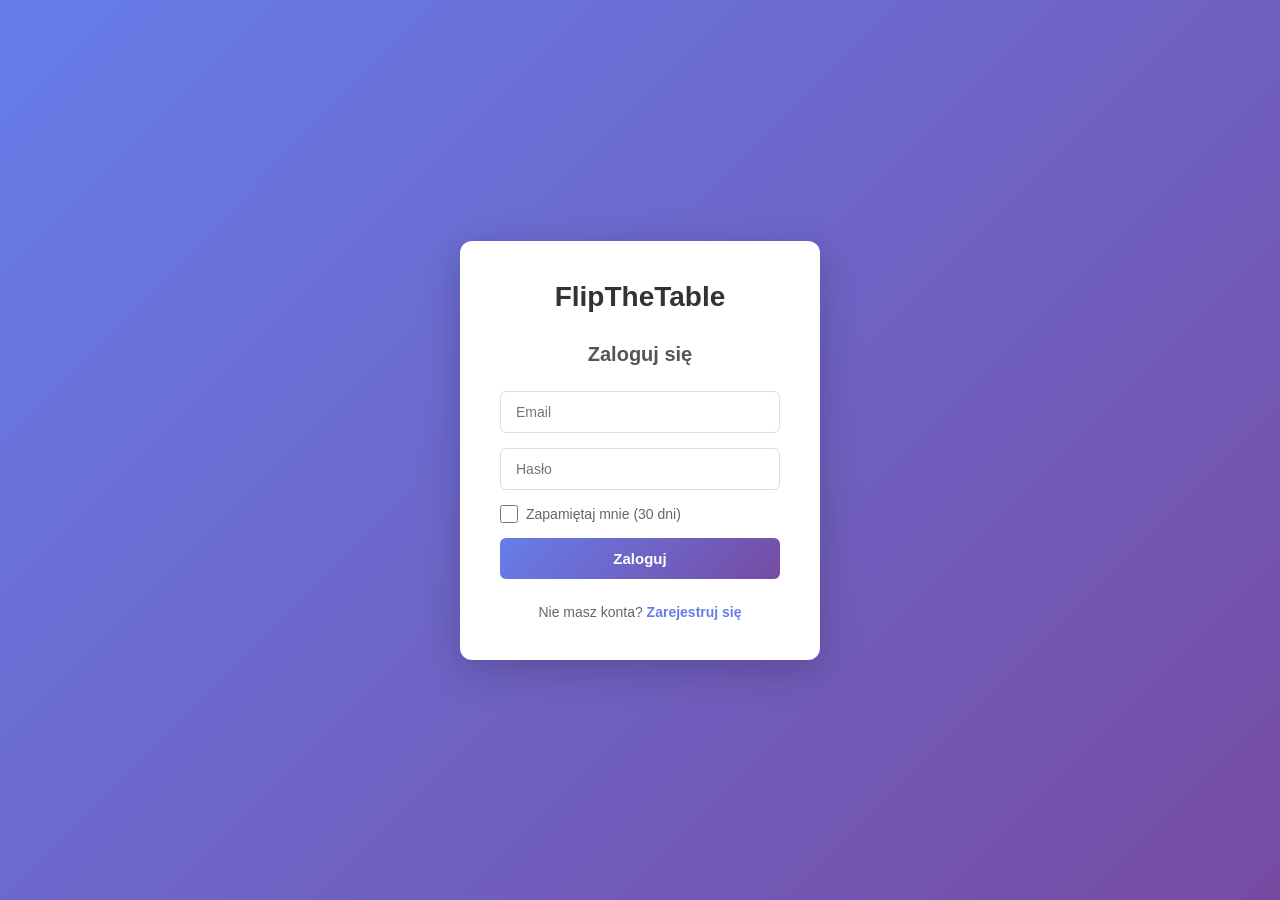
==== frontend/index.html @ 0d41b9e4 "Stage 1: Auth & Login system - Backend (Go): registration, login, JWT tokens, refresh endpoint - Fro" ====
<!DOCTYPE html>
<html lang="pl">
<head>
    <meta charset="UTF-8">
    <meta name="viewport" content="width=device-width, initial-scale=1.0">
    <title>FlipTheTable - Etsy Clone</title>
    <link rel="stylesheet" href="css/style.css">
</head>
<body>
    <div class="container">
        <div class="auth-box">
            <h1>FlipTheTable</h1>

            <!-- Login Form -->
            <div id="loginForm" class="form-container active">
                <h2>Zaloguj się</h2>
                <form onsubmit="handleLogin(event)">
                    <input
                        type="email"
                        id="loginEmail"
                        placeholder="Email"
                        required
                    />
                    <input
                        type="password"
                        id="loginPassword"
                        placeholder="Hasło"
                        required
                    />
                    <label class="checkbox">
                        <input type="checkbox" id="rememberMe" />
                        <span>Zapamiętaj mnie (30 dni)</span>
                    </label>
                    <button type="submit">Zaloguj</button>
                    <p class="error" id="loginError"></p>
                </form>
                <p class="toggle-text">
                    Nie masz konta?
                    <a href="#" onclick="toggleForms(event)">Zarejestruj się</a>
                </p>
            </div>

            <!-- Register Form -->
            <div id="registerForm" class="form-container">
                <h2>Rejestracja</h2>
                <form onsubmit="handleRegister(event)">
                    <input
                        type="email"
                        id="registerEmail"
                        placeholder="Email"
                        required
                    />
                    <input
                        type="password"
                        id="registerPassword"
                        placeholder="Hasło (min. 8 znaków)"
                        minlength="8"
                        required
                    />
                    <input
                        type="password"
                        id="registerPassword2"
                        placeholder="Powtórz hasło"
                        required
                    />
                    <button type="submit">Zarejestruj</button>
                    <p class="error" id="registerError"></p>
                </form>
                <p class="toggle-text">
                    Masz już konto?
                    <a href="#" onclick="toggleForms(event)">Zaloguj się</a>
                </p>
            </div>

            <!-- Dashboard (After Login) -->
            <div id="dashboard" class="form-container">
                <h2>Dashboard</h2>
                <p>Witaj, <strong id="userEmail"></strong>!</p>
                <p id="userData"></p>
                <button onclick="logout()">Wyloguj</button>
            </div>
        </div>
    </div>

    <script src="js/auth.js"></script>
</body>
</html>
---- frontend/css/style.css ----
* {
    margin: 0;
    padding: 0;
    box-sizing: border-box;
}

body {
    font-family: -apple-system, BlinkMacSystemFont, 'Segoe UI', Roboto, Oxygen, Ubuntu, Cantarell, sans-serif;
    background: linear-gradient(135deg, #667eea 0%, #764ba2 100%);
    min-height: 100vh;
    display: flex;
    align-items: center;
    justify-content: center;
}

.container {
    width: 100%;
    max-width: 400px;
    padding: 20px;
}

.auth-box {
    background: white;
    border-radius: 12px;
    box-shadow: 0 10px 40px rgba(0, 0, 0, 0.2);
    padding: 40px;
    animation: slideUp 0.3s ease-out;
}

@keyframes slideUp {
    from {
        opacity: 0;
        transform: translateY(20px);
    }
    to {
        opacity: 1;
        transform: translateY(0);
    }
}

h1 {
    text-align: center;
    margin-bottom: 30px;
    color: #333;
    font-size: 28px;
}

h2 {
    text-align: center;
    margin-bottom: 25px;
    color: #555;
    font-size: 20px;
}

.form-container {
    display: none;
}

.form-container.active {
    display: block;
}

form {
    display: flex;
    flex-direction: column;
    gap: 15px;
}

input[type="email"],
input[type="password"] {
    padding: 12px 15px;
    border: 1px solid #ddd;
    border-radius: 6px;
    font-size: 14px;
    transition: border-color 0.3s;
}

input[type="email"]:focus,
input[type="password"]:focus {
    outline: none;
    border-color: #667eea;
    box-shadow: 0 0 0 3px rgba(102, 126, 234, 0.1);
}

button {
    padding: 12px;
    background: linear-gradient(135deg, #667eea 0%, #764ba2 100%);
    color: white;
    border: none;
    border-radius: 6px;
    font-size: 15px;
    font-weight: 600;
    cursor: pointer;
    transition: transform 0.2s, box-shadow 0.2s;
}

button:hover {
    transform: translateY(-2px);
    box-shadow: 0 5px 20px rgba(102, 126, 234, 0.4);
}

button:active {
    transform: translateY(0);
}

.checkbox {
    display: flex;
    align-items: center;
    gap: 8px;
    font-size: 14px;
    color: #666;
    cursor: pointer;
}

.checkbox input[type="checkbox"] {
    width: 18px;
    height: 18px;
    cursor: pointer;
    accent-color: #667eea;
}

.toggle-text {
    text-align: center;
    font-size: 14px;
    color: #666;
    margin-top: 20px;
}

.toggle-text a {
    color: #667eea;
    text-decoration: none;
    font-weight: 600;
    transition: color 0.2s;
}

.toggle-text a:hover {
    color: #764ba2;
}

.error {
    color: #e74c3c;
    font-size: 13px;
    margin-top: -10px;
    text-align: center;
}

.success {
    color: #27ae60;
    font-size: 13px;
    text-align: center;
}

#dashboard {
    text-align: center;
}

#dashboard p {
    margin: 15px 0;
    color: #555;
    font-size: 15px;
}

#userData {
    background: #f8f9fa;
    padding: 15px;
    border-radius: 6px;
    margin: 20px 0;
    font-size: 13px;
    color: #666;
    max-height: 200px;
    overflow-y: auto;
}
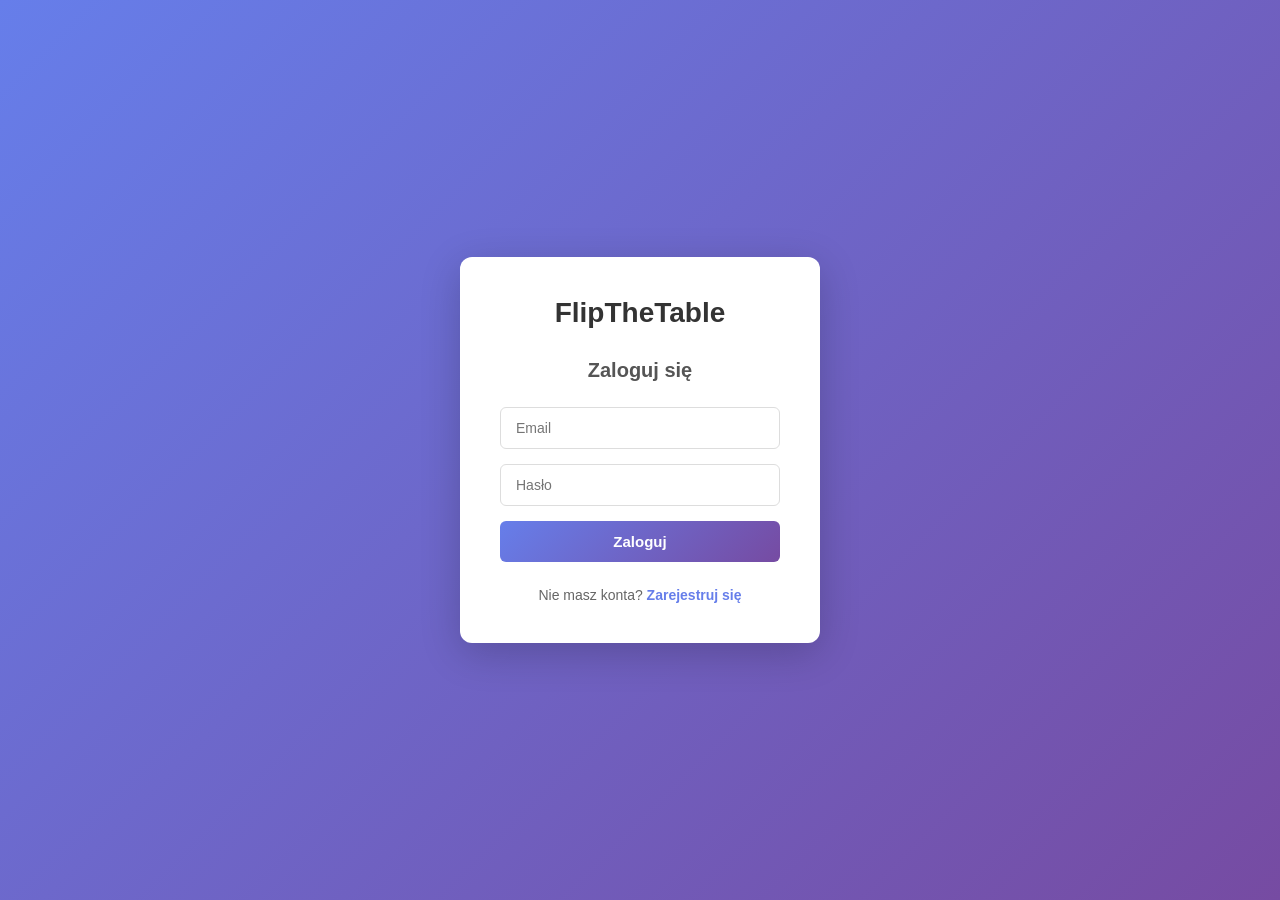
==== commit 04d028de: "Refactor frontend for new Neon schema (UUIDs, listings, photos) - Update auth for username + email -" ====
--- a/frontend/index.html
+++ b/frontend/index.html
@@ -27,10 +27,6 @@
                         placeholder="Hasło"
                         required
                     />
-                    <label class="checkbox">
-                        <input type="checkbox" id="rememberMe" />
-                        <span>Zapamiętaj mnie (30 dni)</span>
-                    </label>
                     <button type="submit">Zaloguj</button>
                     <p class="error" id="loginError"></p>
                 </form>
@@ -49,6 +45,17 @@
                         id="registerEmail"
                         placeholder="Email"
                         required
+                    />
+                    <input
+                        type="text"
+                        id="registerUsername"
+                        placeholder="Nazwa użytkownika"
+                        required
+                    />
+                    <input
+                        type="text"
+                        id="registerFullName"
+                        placeholder="Imię i nazwisko"
                     />
                     <input
                         type="password"
@@ -71,14 +78,6 @@
                     <a href="#" onclick="toggleForms(event)">Zaloguj się</a>
                 </p>
             </div>
-
-            <!-- Dashboard (After Login) -->
-            <div id="dashboard" class="form-container">
-                <h2>Dashboard</h2>
-                <p>Witaj, <strong id="userEmail"></strong>!</p>
-                <p id="userData"></p>
-                <button onclick="logout()">Wyloguj</button>
-            </div>
         </div>
     </div>
 
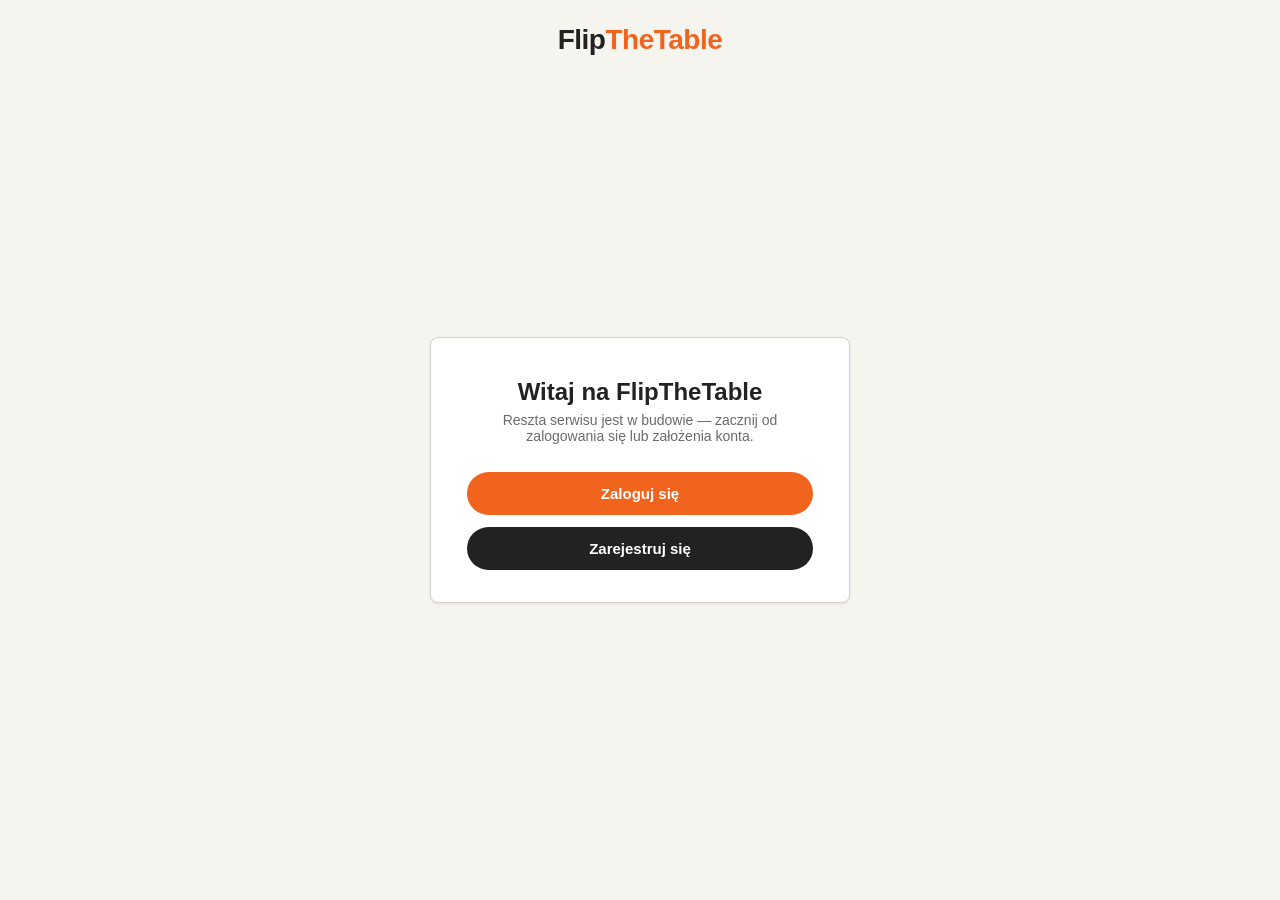
==== commit 330db2f3: "Rebuild auth: login/register frontend + Go/Neon backend Etsy-inspired login/register pages plus a Go" ====
--- a/frontend/index.html
+++ b/frontend/index.html
@@ -1,86 +1,22 @@
 <!DOCTYPE html>
 <html lang="pl">
 <head>
-    <meta charset="UTF-8">
-    <meta name="viewport" content="width=device-width, initial-scale=1.0">
-    <title>FlipTheTable - Etsy Clone</title>
-    <link rel="stylesheet" href="css/style.css">
+  <meta charset="UTF-8" />
+  <meta name="viewport" content="width=device-width, initial-scale=1.0" />
+  <title>FlipTheTable</title>
+  <link rel="stylesheet" href="css/auth.css" />
 </head>
 <body>
-    <div class="container">
-        <div class="auth-box">
-            <h1>FlipTheTable</h1>
-
-            <!-- Login Form -->
-            <div id="loginForm" class="form-container active">
-                <h2>Zaloguj się</h2>
-                <form onsubmit="handleLogin(event)">
-                    <input
-                        type="email"
-                        id="loginEmail"
-                        placeholder="Email"
-                        required
-                    />
-                    <input
-                        type="password"
-                        id="loginPassword"
-                        placeholder="Hasło"
-                        required
-                    />
-                    <button type="submit">Zaloguj</button>
-                    <p class="error" id="loginError"></p>
-                </form>
-                <p class="toggle-text">
-                    Nie masz konta?
-                    <a href="#" onclick="toggleForms(event)">Zarejestruj się</a>
-                </p>
-            </div>
-
-            <!-- Register Form -->
-            <div id="registerForm" class="form-container">
-                <h2>Rejestracja</h2>
-                <form onsubmit="handleRegister(event)">
-                    <input
-                        type="email"
-                        id="registerEmail"
-                        placeholder="Email"
-                        required
-                    />
-                    <input
-                        type="text"
-                        id="registerUsername"
-                        placeholder="Nazwa użytkownika"
-                        required
-                    />
-                    <input
-                        type="text"
-                        id="registerFullName"
-                        placeholder="Imię i nazwisko"
-                    />
-                    <input
-                        type="password"
-                        id="registerPassword"
-                        placeholder="Hasło (min. 8 znaków)"
-                        minlength="8"
-                        required
-                    />
-                    <input
-                        type="password"
-                        id="registerPassword2"
-                        placeholder="Powtórz hasło"
-                        required
-                    />
-                    <button type="submit">Zarejestruj</button>
-                    <p class="error" id="registerError"></p>
-                </form>
-                <p class="toggle-text">
-                    Masz już konto?
-                    <a href="#" onclick="toggleForms(event)">Zaloguj się</a>
-                </p>
-            </div>
-        </div>
+  <div class="auth-topbar">
+    <a href="index.html" class="auth-logo">Flip<span>TheTable</span></a>
+  </div>
+  <div class="auth-wrapper">
+    <div class="auth-card" style="text-align:center;">
+      <h1>Witaj na FlipTheTable</h1>
+      <p class="auth-subtitle">Reszta serwisu jest w budowie — zacznij od zalogowania się lub założenia konta.</p>
+      <a href="pages/login.html" class="auth-submit" style="display:block; text-decoration:none; margin-bottom:12px;">Zaloguj się</a>
+      <a href="pages/register.html" class="auth-submit" style="display:block; text-decoration:none; background:#222;">Zarejestruj się</a>
     </div>
-
-    <script src="js/auth.js"></script>
+  </div>
 </body>
 </html>
--- a/frontend/css/auth.css
+++ b/frontend/css/auth.css
@@ -0,0 +1,221 @@
+:root {
+  --etsy-orange: #f1641e;
+  --etsy-orange-dark: #d14c0a;
+  --etsy-black: #222222;
+  --etsy-gray: #6b6b6b;
+  --etsy-border: #d5d0c9;
+  --etsy-bg: #f6f4ef;
+  --etsy-card: #ffffff;
+  --etsy-error: #c0392b;
+  --radius: 8px;
+  font-family: "Segoe UI", "Helvetica Neue", Arial, sans-serif;
+}
+
+* {
+  box-sizing: border-box;
+}
+
+body {
+  margin: 0;
+  min-height: 100vh;
+  background: var(--etsy-bg);
+  color: var(--etsy-black);
+  display: flex;
+  flex-direction: column;
+}
+
+.auth-topbar {
+  display: flex;
+  justify-content: center;
+  padding: 24px 0 8px;
+}
+
+.auth-logo {
+  font-size: 28px;
+  font-weight: 700;
+  color: var(--etsy-black);
+  text-decoration: none;
+  letter-spacing: -0.5px;
+}
+
+.auth-logo span {
+  color: var(--etsy-orange);
+}
+
+.auth-wrapper {
+  flex: 1;
+  display: flex;
+  align-items: center;
+  justify-content: center;
+  padding: 24px 16px 48px;
+}
+
+.auth-card {
+  background: var(--etsy-card);
+  border: 1px solid var(--etsy-border);
+  border-radius: var(--radius);
+  box-shadow: 0 1px 3px rgba(0, 0, 0, 0.08);
+  width: 100%;
+  max-width: 420px;
+  padding: 40px 36px 32px;
+}
+
+.auth-card h1 {
+  font-size: 24px;
+  margin: 0 0 6px;
+  text-align: center;
+}
+
+.auth-subtitle {
+  text-align: center;
+  color: var(--etsy-gray);
+  font-size: 14px;
+  margin: 0 0 28px;
+}
+
+.auth-field {
+  margin-bottom: 18px;
+  display: flex;
+  flex-direction: column;
+}
+
+.auth-field label {
+  font-size: 13px;
+  font-weight: 600;
+  margin-bottom: 6px;
+}
+
+.auth-field input {
+  padding: 12px 14px;
+  border: 1px solid var(--etsy-border);
+  border-radius: var(--radius);
+  font-size: 15px;
+  transition: border-color 0.15s ease;
+}
+
+.auth-field input:focus {
+  outline: none;
+  border-color: var(--etsy-black);
+}
+
+.auth-field input.invalid {
+  border-color: var(--etsy-error);
+}
+
+.auth-field-error {
+  color: var(--etsy-error);
+  font-size: 12px;
+  margin-top: 4px;
+  min-height: 14px;
+}
+
+.auth-password-row {
+  position: relative;
+}
+
+.auth-toggle-password {
+  position: absolute;
+  right: 12px;
+  top: 38px;
+  background: none;
+  border: none;
+  color: var(--etsy-gray);
+  font-size: 12px;
+  cursor: pointer;
+  font-weight: 600;
+}
+
+.auth-remember-row {
+  display: flex;
+  align-items: center;
+  gap: 8px;
+  margin: 4px 0 22px;
+  font-size: 14px;
+}
+
+.auth-remember-row input {
+  width: 16px;
+  height: 16px;
+}
+
+.auth-submit {
+  width: 100%;
+  padding: 13px;
+  background: var(--etsy-orange);
+  color: #fff;
+  border: none;
+  border-radius: 24px;
+  font-size: 15px;
+  font-weight: 700;
+  cursor: pointer;
+  transition: background 0.15s ease;
+}
+
+.auth-submit:hover {
+  background: var(--etsy-orange-dark);
+}
+
+.auth-submit:disabled {
+  background: #e8b79c;
+  cursor: not-allowed;
+}
+
+.auth-divider {
+  display: flex;
+  align-items: center;
+  gap: 12px;
+  margin: 24px 0;
+  color: var(--etsy-gray);
+  font-size: 12px;
+}
+
+.auth-divider::before,
+.auth-divider::after {
+  content: "";
+  flex: 1;
+  height: 1px;
+  background: var(--etsy-border);
+}
+
+.auth-footer {
+  text-align: center;
+  font-size: 14px;
+  margin-top: 4px;
+}
+
+.auth-footer a {
+  color: var(--etsy-black);
+  font-weight: 700;
+  text-decoration: underline;
+}
+
+.auth-banner {
+  border-radius: var(--radius);
+  padding: 10px 14px;
+  font-size: 13px;
+  margin-bottom: 18px;
+  display: none;
+}
+
+.auth-banner.show {
+  display: block;
+}
+
+.auth-banner.error {
+  background: #fdecea;
+  color: var(--etsy-error);
+  border: 1px solid #f5c6cb;
+}
+
+.auth-banner.success {
+  background: #eaf6ea;
+  color: #2e7d32;
+  border: 1px solid #c8e6c9;
+}
+
+.auth-seller-note {
+  font-size: 12px;
+  color: var(--etsy-gray);
+  margin-top: -8px;
+  margin-bottom: 18px;
+}
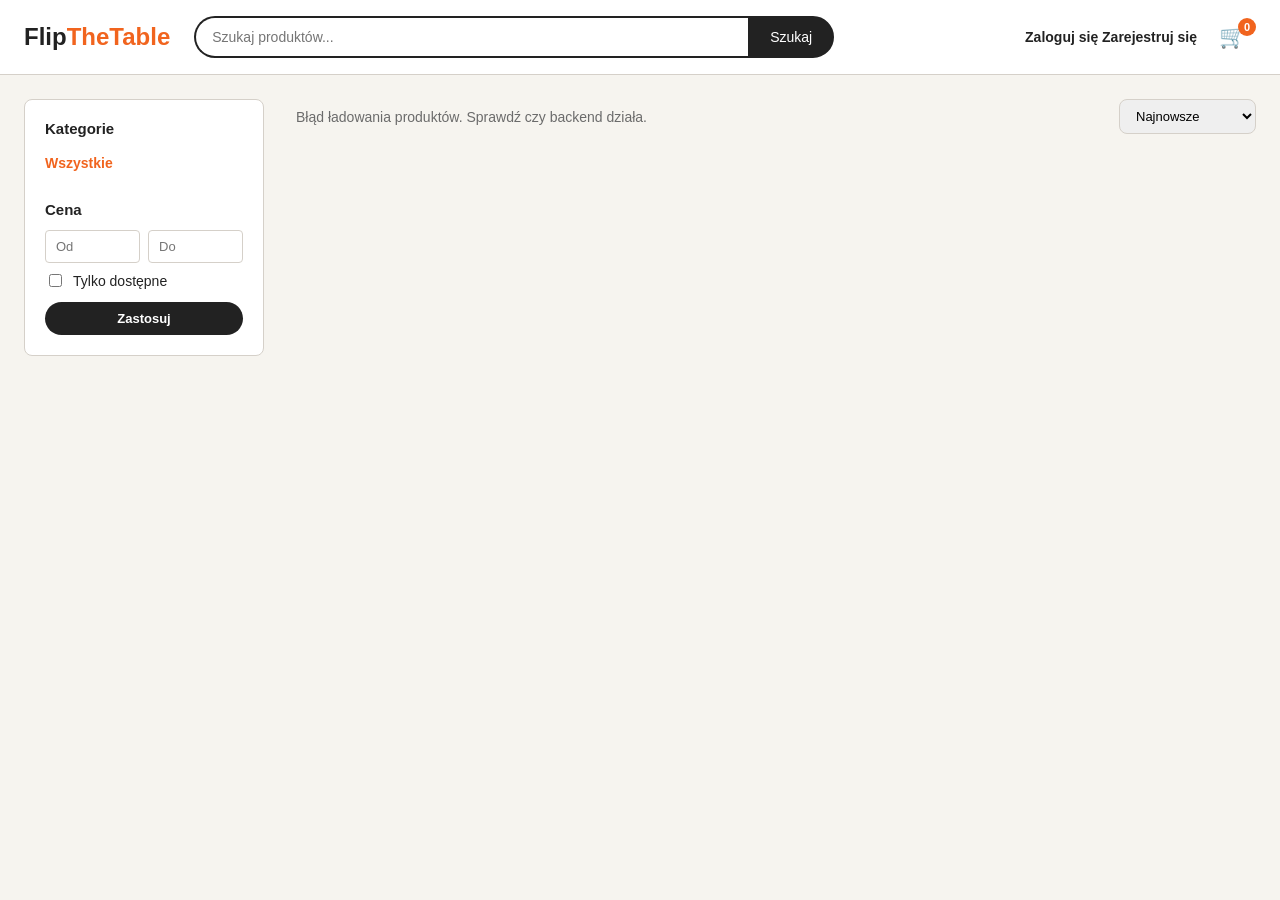
==== commit 0fa953d9: "Fix cart icon disappearing on login and 401 on checkout index.html now redirects to the working cata" ====
--- a/frontend/index.html
+++ b/frontend/index.html
@@ -2,21 +2,13 @@
 <html lang="pl">
 <head>
   <meta charset="UTF-8" />
-  <meta name="viewport" content="width=device-width, initial-scale=1.0" />
+  <meta http-equiv="refresh" content="0; url=pages/shop.html" />
   <title>FlipTheTable</title>
-  <link rel="stylesheet" href="css/auth.css" />
 </head>
 <body>
-  <div class="auth-topbar">
-    <a href="index.html" class="auth-logo">Flip<span>TheTable</span></a>
-  </div>
-  <div class="auth-wrapper">
-    <div class="auth-card" style="text-align:center;">
-      <h1>Witaj na FlipTheTable</h1>
-      <p class="auth-subtitle">Reszta serwisu jest w budowie — zacznij od zalogowania się lub założenia konta.</p>
-      <a href="pages/login.html" class="auth-submit" style="display:block; text-decoration:none; margin-bottom:12px;">Zaloguj się</a>
-      <a href="pages/register.html" class="auth-submit" style="display:block; text-decoration:none; background:#222;">Zarejestruj się</a>
-    </div>
-  </div>
+  <p>Przekierowywanie do <a href="pages/shop.html">katalogu produktów</a>...</p>
+  <script>
+    window.location.replace('pages/shop.html');
+  </script>
 </body>
 </html>
